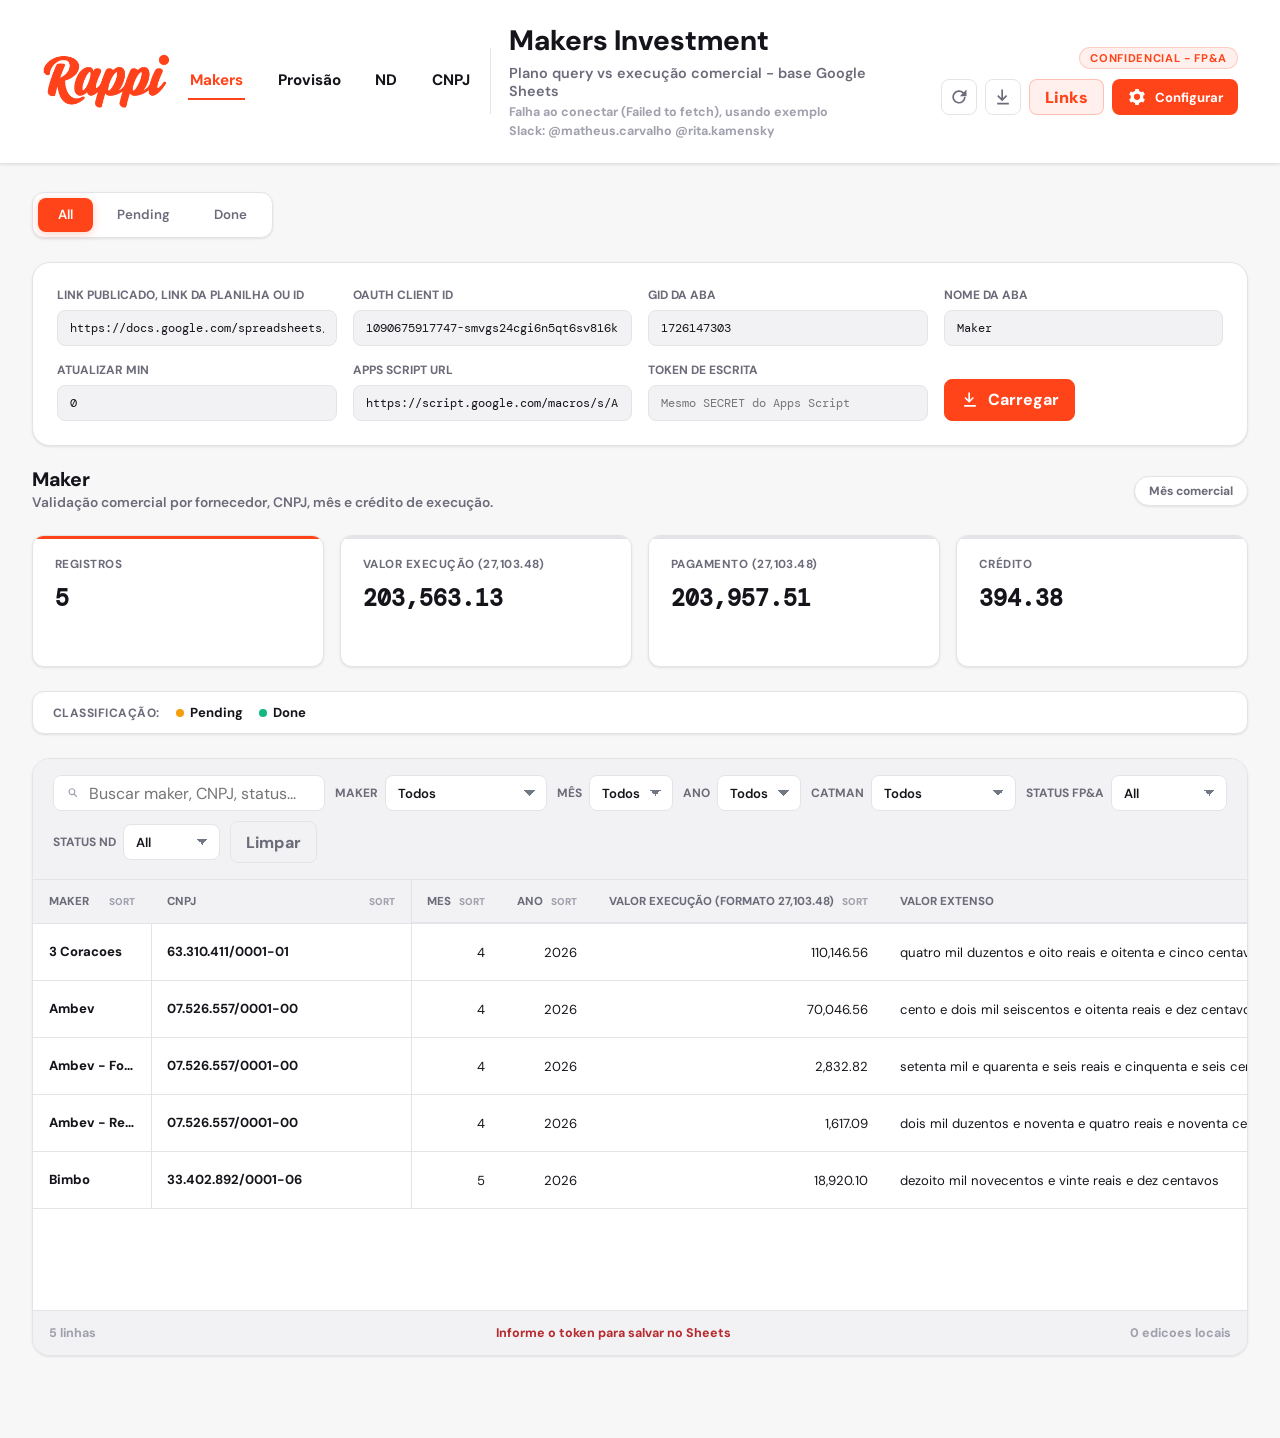
==== index.html @ fc7000ad "Ajusta formato decimal dos valores no dashboard" ====
<!doctype html>
<html lang="pt-BR">
  <head>
    <meta charset="utf-8" />
    <meta name="viewport" content="width=device-width, initial-scale=1" />
    <title>Makers Investment</title>
    <link rel="preconnect" href="https://fonts.googleapis.com" />
    <link rel="preconnect" href="https://fonts.gstatic.com" crossorigin />
    <link href="https://fonts.googleapis.com/css2?family=DM+Sans:wght@400;500;600;700;800&family=DM+Mono:wght@400;500;600&display=swap" rel="stylesheet" />
    <link rel="stylesheet" href="./styles.css?v=20260519-maker-anchor-links" />
  </head>
  <body>
    <div class="app-shell">
      <header class="report-hero has-main-nav">
        <div class="hero-copy">
          <a class="rappi-logo" href="./index.html" aria-label="Rappi">
            <img src="./rappi-logo.png" alt="Rappi" />
          </a>

          <nav class="main-nav" aria-label="Navegação principal">
            <a class="is-active" href="./index.html">Makers</a>
            <a href="./provisao.html">Provisão</a>
            <a href="./nd.html">ND</a>
            <a href="./cnpj.html">CNPJ</a>
          </nav>

          <span class="hero-divider" aria-hidden="true"></span>

          <div class="hero-title">
            <h1>Makers Investment</h1>
            <p class="hero-subtitle">Plano query vs execução comercial - base Google Sheets</p>
            <p class="hero-connection" id="connectionStatus">Usando base de exemplo</p>
            <p class="hero-contact">Slack: @matheus.carvalho @rita.kamensky</p>
          </div>
        </div>

        <div class="hero-side">
          <div class="hero-status">
            <span class="confidential-badge">CONFIDENCIAL - FP&amp;A</span>
          </div>

          <div class="topbar-actions">
            <button class="icon-button" id="refreshButton" type="button" title="Atualizar dados" aria-label="Atualizar dados">
              <svg viewBox="0 0 24 24" aria-hidden="true">
                <path d="M17.7 6.3A8 8 0 1 0 20 12h-2a6 6 0 1 1-1.76-4.24L13 11h8V3l-3.3 3.3Z" />
              </svg>
            </button>
            <button class="icon-button" id="exportButton" type="button" title="Exportar CSV" aria-label="Exportar CSV">
              <svg viewBox="0 0 24 24" aria-hidden="true">
                <path d="M12 3v10.2l3.6-3.6L17 11l-6 6-6-6 1.4-1.4 3.6 3.6V3h2ZM5 19h14v2H5v-2Z" />
              </svg>
            </button>
            <button class="ghost-button links-toggle-button" id="linksToggle" type="button">Links</button>
            <button class="primary-button" id="authButton" type="button">
              <svg viewBox="0 0 24 24" aria-hidden="true">
                <path d="M21.6 12.23c0-.74-.07-1.45-.19-2.14H12v4.05h5.38a4.6 4.6 0 0 1-1.99 3.02v2.51h3.23c1.89-1.74 2.98-4.31 2.98-7.44Z" />
                <path d="M12 22c2.7 0 4.96-.89 6.62-2.42l-3.23-2.51c-.9.6-2.05.96-3.39.96-2.6 0-4.8-1.75-5.59-4.11H3.07v2.59A10 10 0 0 0 12 22Z" />
                <path d="M6.41 13.92a6.02 6.02 0 0 1 0-3.84V7.49H3.07a10 10 0 0 0 0 9.02l3.34-2.59Z" />
                <path d="M12 5.97c1.47 0 2.79.51 3.83 1.5l2.86-2.86A9.6 9.6 0 0 0 12 2 10 10 0 0 0 3.07 7.49l3.34 2.59C7.2 7.72 9.4 5.97 12 5.97Z" />
              </svg>
              Entrar Google
            </button>
            <button class="ghost-button" id="signOutButton" type="button" hidden>Sair</button>
            <button class="primary-button" id="configToggle" type="button">
              <svg viewBox="0 0 24 24" aria-hidden="true">
                <path d="M19.4 13.5c.08-.5.1-.96.1-1.5s-.02-1-.1-1.5l2.05-1.58-2-3.46-2.42.98a7.4 7.4 0 0 0-2.6-1.5L14 2.35h-4l-.42 2.59a7.4 7.4 0 0 0-2.6 1.5l-2.43-.98-2 3.46L4.6 10.5c-.08.5-.1.96-.1 1.5s.02 1 .1 1.5l-2.05 1.58 2 3.46 2.43-.98a7.4 7.4 0 0 0 2.6 1.5L10 21.65h4l.42-2.59a7.4 7.4 0 0 0 2.6-1.5l2.43.98 2-3.46-2.05-1.58ZM12 15.5A3.5 3.5 0 1 1 12 8a3.5 3.5 0 0 1 0 7.5Z" />
              </svg>
              Configurar
            </button>
          </div>
        </div>
      </header>

      <main class="report-content">
        <section class="quick-tabs" aria-label="Visões rápidas">
          <button class="quick-tab is-active" type="button" data-quick-filter="">All</button>
          <button class="quick-tab" type="button" data-quick-filter="pending">Pending</button>
          <button class="quick-tab" type="button" data-quick-filter="done">Done</button>
        </section>

        <section class="config-panel" id="configPanel" aria-label="Configuração da planilha">
          <div class="config-grid">
            <label>
              <span>Link publicado, link da planilha ou ID</span>
              <input id="sheetUrlInput" type="text" autocomplete="off" placeholder="https://docs.google.com/spreadsheets/d/..." />
            </label>
            <label>
              <span>OAuth Client ID</span>
              <input id="clientIdInput" type="text" autocomplete="off" placeholder="...apps.googleusercontent.com" />
            </label>
            <label>
              <span>GID da aba</span>
              <input id="gidInput" type="text" inputmode="numeric" placeholder="0" />
            </label>
            <label>
              <span>Nome da aba</span>
              <input id="sheetNameInput" type="text" autocomplete="off" placeholder="Maker" />
            </label>
            <label>
              <span>Atualizar min</span>
              <input id="refreshMinutesInput" type="number" min="0" step="1" inputmode="numeric" placeholder="0" />
            </label>
            <label>
              <span>Apps Script URL</span>
              <input id="writeEndpointInput" type="url" autocomplete="off" placeholder="https://script.google.com/.../exec" />
            </label>
            <label>
              <span>Token de escrita</span>
              <input id="writeSecretInput" type="password" autocomplete="off" placeholder="Mesmo SECRET do Apps Script" />
            </label>
            <div class="config-actions">
              <button class="primary-button" id="loadSheetButton" type="button">
                <svg viewBox="0 0 24 24" aria-hidden="true">
                  <path d="M12 3v8.59l3.3-3.3 1.4 1.42-5.7 5.7-5.7-5.7 1.4-1.42 3.3 3.3V3h2ZM5 18h14v2H5v-2Z" />
                </svg>
                Carregar
              </button>
            </div>
          </div>
        </section>

        <section class="links-panel" id="linksPanel" aria-label="Links úteis" hidden>
          <div class="links-panel-header">
            <div>
              <h2>Links úteis</h2>
              <p>Atalhos cadastrados na aba Links da planilha.</p>
            </div>
            <span id="linksStatus">Carregando...</span>
          </div>
          <div class="links-list" id="linksList"></div>
        </section>

        <section class="section-heading">
          <div>
            <h2>Maker</h2>
            <p>Validação comercial por fornecedor, CNPJ, mês e crédito de execução.</p>
          </div>
          <span class="period-badge">Mês comercial</span>
        </section>

        <section class="metrics-grid" aria-label="Resumo">
          <article class="metric">
            <span>Registros</span>
            <strong id="metricRows">0</strong>
          </article>
          <article class="metric">
            <span>Valor Execução (27,103.48)</span>
            <strong id="metricQuery">0.00</strong>
          </article>
          <article class="metric">
            <span>Pagamento (27,103.48)</span>
            <strong id="metricExecution">0.00</strong>
          </article>
          <article class="metric">
            <span>Crédito</span>
            <strong id="metricDiff">0.00</strong>
          </article>
        </section>

        <section class="classification-strip" aria-label="Classificação">
          <strong>Classificação:</strong>
          <span><b>Pending</b></span>
          <span><b>Done</b></span>
        </section>

        <section class="workbench">
          <div class="toolbar">
            <label class="search-box">
              <svg viewBox="0 0 24 24" aria-hidden="true">
                <path d="M9.8 4a5.8 5.8 0 0 1 4.64 9.28l4.14 4.14-1.42 1.42-4.14-4.14A5.8 5.8 0 1 1 9.8 4Zm0 2a3.8 3.8 0 1 0 0 7.6 3.8 3.8 0 0 0 0-7.6Z" />
              </svg>
              <input id="searchInput" type="search" placeholder="Buscar maker, CNPJ, status..." />
            </label>

            <label>
              <span>Maker</span>
              <select id="makerFilter"></select>
            </label>

            <label>
              <span>Mês</span>
              <select id="monthFilter"></select>
            </label>

            <label>
              <span>Ano</span>
              <select id="yearFilter"></select>
            </label>

            <label>
              <span>Catman</span>
              <select id="catmanFilter"></select>
            </label>

            <label>
              <span>Status FP&amp;A</span>
              <select id="statusFilter"></select>
            </label>

            <label>
              <span>Status ND</span>
              <select id="statusNdFilter"></select>
            </label>

            <button class="ghost-button" id="clearFiltersButton" type="button">Limpar</button>
          </div>

          <div class="table-wrap" id="tableWrap">
            <table id="dataTable">
              <thead id="tableHead"></thead>
              <tbody id="tableBody"></tbody>
            </table>
            <div class="empty-state" id="emptyState" hidden>
              <strong>Nenhum registro encontrado</strong>
              <span>Revise os filtros ou carregue outra base.</span>
            </div>
          </div>

          <footer class="table-footer">
            <span id="rowCount">0 linhas</span>
            <span id="writeStatus">Escrita não configurada</span>
            <span id="localEdits">0 edições locais</span>
          </footer>
        </section>
      </main>
    </div>

    <script src="./app.js?v=20260519-links-source-v8"></script>
  </body>
</html>
---- styles.css ----
:root {
  --bg: #f4f6f5;
  --surface: #ffffff;
  --surface-soft: #f8f8f6;
  --text: #142033;
  --muted: #8a8f96;
  --line: #dfded9;
  --line-strong: #c9c7c0;
  --navy: #102746;
  --navy-soft: #203a5b;
  --teal: #0b7066;
  --green: #067243;
  --red: #b72a2f;
  --gold: #d6a42b;
  --blue: #1f5faa;
  --shadow: 0 14px 32px rgba(20, 32, 51, 0.1);
  --shadow-soft: 0 6px 18px rgba(20, 32, 51, 0.08);
  color-scheme: light;
  font-family: Inter, "Segoe UI", Roboto, Arial, sans-serif;
}

* {
  box-sizing: border-box;
}

[hidden] {
  display: none !important;
}

body {
  min-width: 320px;
  margin: 0;
  background: var(--bg);
  color: var(--text);
}

button,
input,
select {
  font: inherit;
}

button {
  cursor: pointer;
}

.app-shell {
  min-height: 100vh;
  padding-bottom: 34px;
}

.report-hero {
  display: flex;
  min-height: 172px;
  align-items: flex-start;
  justify-content: space-between;
  gap: 28px;
  background:
    linear-gradient(135deg, rgba(11, 112, 102, 0.14), transparent 32%),
    linear-gradient(180deg, #102746 0%, #0f2746 100%);
  color: #fff;
  padding: 38px clamp(24px, 5vw, 58px);
}

.hero-copy {
  display: flex;
  align-items: center;
  gap: 18px;
  min-width: 0;
}

.brand-mark {
  display: grid;
  width: 52px;
  height: 52px;
  flex: 0 0 auto;
  place-items: center;
  border-radius: 8px;
  background: var(--teal);
  box-shadow: 0 16px 30px rgba(0, 0, 0, 0.18);
}

.brand-mark svg,
button svg,
.search-box svg {
  width: 20px;
  height: 20px;
  fill: currentColor;
}

h1,
h2,
p {
  margin: 0;
}

h1 {
  font-size: clamp(1.9rem, 3vw, 2.4rem);
  line-height: 1.05;
  font-weight: 820;
  letter-spacing: 0;
}

.hero-copy p {
  margin-top: 12px;
  color: rgba(255, 255, 255, 0.66);
  font-size: 1.08rem;
  font-weight: 600;
}

.hero-side {
  display: grid;
  justify-items: end;
  gap: 12px;
  min-width: max-content;
}

.confidential-badge {
  display: inline-flex;
  align-items: center;
  justify-content: center;
  border: 1px solid rgba(255, 255, 255, 0.18);
  border-radius: 999px;
  background: rgba(255, 255, 255, 0.12);
  color: rgba(255, 255, 255, 0.86);
  padding: 8px 16px;
  font-size: 0.88rem;
  font-weight: 820;
  letter-spacing: 0.02em;
}

#connectionStatus {
  color: rgba(255, 255, 255, 0.56);
  font-size: 0.9rem;
  font-weight: 650;
}

.topbar-actions,
.config-actions {
  display: flex;
  align-items: center;
  gap: 9px;
}

.topbar-actions {
  justify-content: flex-end;
  flex-wrap: wrap;
}

.icon-button,
.primary-button,
.ghost-button {
  display: inline-flex;
  min-height: 42px;
  align-items: center;
  justify-content: center;
  gap: 8px;
  border: 1px solid transparent;
  border-radius: 8px;
  padding: 0 15px;
  font-weight: 760;
  transition: transform 140ms ease, background 140ms ease, border-color 140ms ease, box-shadow 140ms ease;
}

.icon-button {
  width: 42px;
  padding: 0;
}

.report-hero .icon-button,
.report-hero .ghost-button {
  border-color: rgba(255, 255, 255, 0.18);
  background: rgba(255, 255, 255, 0.09);
  color: #fff;
}

.primary-button {
  border-color: var(--navy);
  background: var(--navy);
  color: #fff;
  box-shadow: 0 12px 22px rgba(16, 39, 70, 0.22);
}

.report-hero .primary-button {
  border-color: rgba(255, 255, 255, 0.1);
  background: rgba(255, 255, 255, 0.92);
  color: var(--navy);
}

#configToggle {
  border-color: transparent;
  background: #ffffff;
  color: var(--navy);
}

.ghost-button {
  border-color: var(--line);
  background: #fff;
  color: var(--text);
}

.icon-button:hover,
.primary-button:hover,
.ghost-button:hover,
.quick-tab:hover {
  transform: translateY(-1px);
  box-shadow: var(--shadow-soft);
}

.report-content {
  width: min(1548px, calc(100% - 44px));
  margin: 0 auto;
  padding-top: 38px;
}

.quick-tabs {
  display: flex;
  flex-wrap: wrap;
  gap: 12px;
  padding-bottom: 28px;
  border-bottom: 1px solid var(--line);
}

.quick-tab {
  min-width: 138px;
  min-height: 46px;
  border: 1px solid #deddd8;
  border-radius: 999px;
  background: #fff;
  color: #555b63;
  padding: 0 22px;
  font-weight: 760;
  box-shadow: 0 1px 0 rgba(20, 32, 51, 0.04);
}

.quick-tab.is-active {
  border-color: var(--navy);
  background: var(--navy);
  color: #fff;
  box-shadow: 0 12px 24px rgba(16, 39, 70, 0.18);
}

.config-panel {
  display: none;
  margin: 22px 0 0;
  border: 1px solid var(--line);
  border-radius: 8px;
  background: #fff;
  box-shadow: var(--shadow);
}

.config-panel.is-open {
  display: block;
}

.config-grid {
  display: grid;
  grid-template-columns: repeat(3, minmax(180px, 1fr));
  gap: 12px;
  align-items: end;
  padding: 16px;
}

.section-heading {
  display: flex;
  align-items: end;
  justify-content: space-between;
  gap: 20px;
  padding: 42px 0 28px;
}

.section-heading h2 {
  font-size: clamp(2rem, 3vw, 2.45rem);
  line-height: 1.05;
  font-weight: 840;
  letter-spacing: 0;
}

.section-heading p {
  margin-top: 12px;
  color: var(--muted);
  font-size: 1.04rem;
  font-weight: 600;
}

.period-badge {
  display: inline-flex;
  align-items: center;
  border: 1px solid var(--line);
  border-radius: 999px;
  background: #fff;
  color: #777d84;
  padding: 8px 14px;
  font-size: 0.84rem;
  font-weight: 760;
}

.metrics-grid {
  display: grid;
  grid-template-columns: repeat(4, minmax(0, 1fr));
  gap: 16px;
}

.metric {
  min-width: 0;
  min-height: 148px;
  border: 1px solid var(--line);
  border-radius: 8px;
  background: #fff;
  padding: 24px;
  box-shadow: var(--shadow);
}

.metric span {
  display: block;
  color: #9a9a96;
  font-size: 0.86rem;
  font-weight: 820;
  letter-spacing: 0.04em;
  text-transform: uppercase;
}

.metric strong {
  display: block;
  overflow-wrap: anywhere;
  margin-top: 16px;
  color: #111827;
  font-size: clamp(1.7rem, 2vw, 2.1rem);
  line-height: 1.05;
  letter-spacing: 0;
}

.metric:nth-child(2) strong {
  color: var(--navy);
}

.metric:nth-child(3) strong {
  color: #7a1e23;
}

.classification-strip {
  display: flex;
  flex-wrap: wrap;
  align-items: center;
  gap: 14px 28px;
  margin: 30px 0 24px;
  color: #545b62;
  font-size: 0.96rem;
}

.classification-strip strong {
  color: #72777d;
}

.classification-strip span {
  display: inline-flex;
  align-items: center;
  gap: 10px;
}

.classification-strip b {
  display: inline-flex;
  align-items: center;
  min-height: 28px;
  border: 1px solid var(--line);
  border-radius: 999px;
  background: #fff;
  color: #555b63;
  padding: 4px 12px;
  font-size: 0.78rem;
  text-transform: uppercase;
}

.classification-strip span:nth-child(3) b {
  border-color: #bde4c8;
  background: #edf9ef;
  color: var(--green);
}

.classification-strip span:nth-child(4) b {
  border-color: #f1d37c;
  background: #fff7db;
  color: #996c00;
}

label {
  display: grid;
  gap: 7px;
  min-width: 0;
}

label span {
  color: #5e6670;
  font-size: 0.76rem;
  font-weight: 820;
  text-transform: uppercase;
}

input,
select {
  width: 100%;
  min-height: 42px;
  border: 1px solid #d9e0e6;
  border-radius: 8px;
  background: #fff;
  color: var(--text);
  padding: 0 12px;
  outline: none;
}

select {
  appearance: none;
  background:
    linear-gradient(45deg, transparent 50%, #707983 50%) right 16px center / 6px 6px no-repeat,
    linear-gradient(135deg, #707983 50%, transparent 50%) right 11px center / 6px 6px no-repeat,
    #fff;
  padding-right: 32px;
}

input:focus,
select:focus {
  border-color: var(--blue);
  box-shadow: 0 0 0 3px rgba(31, 95, 170, 0.14);
}

.workbench {
  overflow: hidden;
  border: 1px solid var(--line);
  border-radius: 8px;
  background: #fff;
  box-shadow: var(--shadow);
}

.toolbar {
  display: grid;
  grid-template-columns:
    minmax(260px, 1.4fr)
    minmax(170px, 0.75fr)
    minmax(105px, 0.45fr)
    minmax(105px, 0.45fr)
    minmax(170px, 0.75fr)
    minmax(170px, 0.75fr)
    auto;
  gap: 10px;
  align-items: end;
  padding: 16px;
  border-bottom: 1px solid var(--line);
  background: #fff;
}

.search-box {
  position: relative;
}

.search-box svg {
  position: absolute;
  left: 14px;
  bottom: 11px;
  color: #768395;
  pointer-events: none;
}

.search-box input {
  padding-left: 42px;
}

.table-wrap {
  position: relative;
  width: 100%;
  max-height: calc(100vh - 360px);
  min-height: 430px;
  overflow: auto;
  background: #fff;
}

table {
  width: 100%;
  min-width: 1720px;
  border-collapse: separate;
  border-spacing: 0;
  font-size: 0.86rem;
}

.group-row {
  display: none;
}

th,
td {
  height: 42px;
  border-right: 1px solid #e4e7ea;
  border-bottom: 1px solid #e8eaed;
  padding: 8px 12px;
  vertical-align: middle;
  white-space: nowrap;
}

th {
  position: sticky;
  top: 0;
  z-index: 4;
  background: #f7f5f1 !important;
  color: #9a9a96;
  font-size: 0.78rem;
  font-weight: 840;
  letter-spacing: 0.05em;
  text-align: left;
  text-transform: uppercase;
}

.column-row th {
  top: 0;
  box-shadow: inset 0 -1px 0 #dedbd6;
}

th button {
  display: flex;
  width: 100%;
  height: 100%;
  align-items: center;
  justify-content: space-between;
  gap: 8px;
  border: 0;
  background: transparent;
  color: inherit;
  padding: 0;
  font: inherit;
  text-align: inherit;
  text-transform: inherit;
}

th button::after {
  content: "sort";
  color: #a8a39c;
  font-size: 0.62rem;
  font-weight: 840;
  text-transform: uppercase;
}

th[aria-sort="ascending"] button::after {
  content: "^";
  font-size: 0.82rem;
}

th[aria-sort="descending"] button::after {
  content: "v";
  font-size: 0.82rem;
}

td {
  color: #172033;
  font-variant-numeric: tabular-nums;
}

tbody tr:nth-child(even) td {
  background: #fbfbfa;
}

tbody tr:hover td {
  background: #f1f5fb;
}

.column-row th:nth-child(1),
tbody td:nth-child(1) {
  position: sticky;
  left: 0;
  z-index: 3;
  min-width: 118px;
  box-shadow: 1px 0 0 #d9dde1;
}

.column-row th:nth-child(1) {
  z-index: 6;
}

tbody td:nth-child(1) {
  background: #fff;
  font-weight: 780;
}

tbody tr:nth-child(even) td:nth-child(1) {
  background: #fbfbfa;
}

tbody tr:hover td:nth-child(1) {
  background: #f1f5fb;
}

.cell-number,
.cell-currency {
  text-align: right;
}

.cell-diff.negative {
  color: var(--red);
  font-weight: 800;
}

.cell-diff.positive {
  color: var(--green);
  font-weight: 800;
}

.cell-amber {
  background: #fffaf0 !important;
}

.cell-link a {
  display: inline-flex;
  align-items: center;
  border: 1px solid #cddff2;
  border-radius: 999px;
  background: #f3f7fc;
  color: var(--blue);
  padding: 4px 10px;
  font-size: 0.76rem;
  font-weight: 800;
  text-decoration: none;
}

.cell-link a:hover {
  border-color: #9ec0e7;
  background: #e9f1fb;
}

.cell-person {
  min-width: 240px;
}

.status-select,
.note-input {
  min-width: 132px;
  min-height: 30px;
  border-radius: 999px;
  padding: 0 10px;
  font-size: 0.78rem;
  font-weight: 720;
}

.status-select {
  border-color: #d4e2ed;
  background-color: #f7fafc;
  color: #344255;
}

.note-input {
  min-width: 190px;
  border-radius: 8px;
}

.person-select {
  width: 100%;
  min-width: 216px;
  max-width: 260px;
  text-transform: none;
}

.empty-state {
  position: absolute;
  inset: 0;
  display: grid;
  place-content: center;
  gap: 8px;
  color: #5d6a78;
  text-align: center;
  background: rgba(255, 255, 255, 0.88);
}

.empty-state strong {
  color: var(--text);
}

.table-footer {
  display: flex;
  justify-content: space-between;
  flex-wrap: wrap;
  gap: 12px;
  padding: 14px 16px;
  border-top: 1px solid var(--line);
  background: #fff;
  color: #55616d;
  font-size: 0.9rem;
  font-weight: 760;
}

#writeStatus {
  color: #7a7070;
}

#writeStatus.is-saving {
  color: #996c00;
}

#writeStatus.is-ok {
  color: var(--green);
}

#writeStatus.is-error {
  color: var(--red);
}

@media (max-width: 1120px) {
  .report-hero {
    flex-direction: column;
  }

  .hero-side {
    justify-items: start;
    min-width: 0;
  }

  .topbar-actions {
    justify-content: flex-start;
  }

  .metrics-grid {
    grid-template-columns: repeat(2, minmax(0, 1fr));
  }
}

@media (max-width: 900px) {
  .report-content {
    width: min(100% - 24px, 1548px);
    padding-top: 26px;
  }

  .report-hero {
    padding: 28px 18px;
  }

  .hero-copy {
    align-items: flex-start;
  }

  .config-grid,
  .toolbar {
    grid-template-columns: 1fr;
  }

  .section-heading {
    align-items: flex-start;
    flex-direction: column;
  }
}

@media (max-width: 640px) {
  .hero-copy {
    flex-direction: column;
  }

  .topbar-actions .primary-button,
  .topbar-actions .ghost-button,
  .config-actions .primary-button,
  .config-actions .ghost-button,
  .toolbar .ghost-button,
  .quick-tab {
    width: 100%;
  }

  .metrics-grid {
    grid-template-columns: 1fr;
  }

  .metric {
    min-height: 124px;
    padding: 20px;
  }
}

/* Rappi-inspired surface theme for the dashboard body */
:root {
  --rappi-orange: #ff441a;
  --rappi-orange-soft: rgba(255, 68, 26, 0.08);
  --rappi-orange-glow: rgba(255, 68, 26, 0.22);
  --rappi-bg: #f7f7f8;
  --rappi-surface: #ffffff;
  --rappi-surface-2: #f2f2f4;
  --rappi-border: #e4e4e8;
  --rappi-border-hover: #c8c8d0;
  --rappi-text: #14141a;
  --rappi-muted: #6b6b7a;
  --rappi-soft-text: #a0a0ae;
  --rappi-shadow-sm: 0 1px 3px rgba(0, 0, 0, 0.06), 0 1px 2px rgba(0, 0, 0, 0.04);
  --rappi-shadow-md: 0 4px 16px rgba(0, 0, 0, 0.08), 0 1px 4px rgba(0, 0, 0, 0.04);
  --rappi-transition: 180ms cubic-bezier(0.4, 0, 0.2, 1);
}

body {
  background: var(--rappi-bg);
  color: var(--rappi-text);
  font-family: "DM Sans", Inter, "Segoe UI", Roboto, Arial, sans-serif;
}

.rappi-brand-logo {
  display: inline-flex;
  min-width: 124px;
  height: 54px;
  align-items: center;
  justify-content: center;
  flex: 0 0 auto;
  color: var(--rappi-orange);
}

.rappi-brand-logo span {
  transform: rotate(-4deg);
  font-family: "Brush Script MT", "Segoe Script", cursive;
  font-size: clamp(2.3rem, 4vw, 3.2rem);
  font-weight: 800;
  line-height: 0.9;
  letter-spacing: 0;
}

.report-content {
  display: flex;
  width: 100%;
  max-width: 1600px;
  flex-direction: column;
  gap: 24px;
  margin: 0 auto;
  padding: 28px 32px 48px;
}

.quick-tabs {
  width: fit-content;
  gap: 4px;
  padding: 5px;
  border: 1px solid var(--rappi-border);
  border-radius: 12px;
  background: var(--rappi-surface);
  box-shadow: var(--rappi-shadow-sm);
}

.quick-tab {
  min-width: auto;
  min-height: 34px;
  border: 0;
  border-radius: 8px;
  background: transparent;
  color: var(--rappi-muted);
  padding: 0 20px;
  font-size: 0.83rem;
  font-weight: 600;
  box-shadow: none;
  transition: background var(--rappi-transition), color var(--rappi-transition), box-shadow var(--rappi-transition);
}

.quick-tab:hover {
  transform: none;
  background: var(--rappi-surface-2);
  box-shadow: none;
}

.quick-tab.is-active {
  border-color: transparent;
  background: var(--rappi-orange);
  color: #fff;
  box-shadow: 0 2px 8px rgba(255, 68, 26, 0.25);
}

.config-panel {
  margin: 0;
  border-color: var(--rappi-border);
  border-radius: 18px;
  background: var(--rappi-surface);
  box-shadow: var(--rappi-shadow-sm);
}

.config-grid {
  grid-template-columns: repeat(auto-fill, minmax(240px, 1fr));
  gap: 16px;
  padding: 24px;
}

.section-heading {
  align-items: center;
  padding: 0;
}

.section-heading h2 {
  font-size: 1.22rem;
  font-weight: 800;
  color: var(--rappi-text);
}

.section-heading p {
  margin-top: 3px;
  color: var(--rappi-muted);
  font-size: 0.86rem;
}

.period-badge {
  border-color: var(--rappi-border);
  background: var(--rappi-surface);
  color: var(--rappi-muted);
  padding: 6px 14px;
  font-size: 0.75rem;
  box-shadow: var(--rappi-shadow-sm);
}

.metrics-grid {
  gap: 16px;
}

.metric {
  min-height: 132px;
  border-color: var(--rappi-border);
  border-radius: 12px;
  background: var(--rappi-surface);
  padding: 20px 22px;
  box-shadow: var(--rappi-shadow-sm);
  transition: box-shadow var(--rappi-transition);
  position: relative;
  overflow: hidden;
}

.metric::before {
  content: "";
  position: absolute;
  inset: 0 0 auto;
  height: 3px;
  background: var(--rappi-border);
}

.metric:first-child::before {
  background: var(--rappi-orange);
}

.metric:hover {
  box-shadow: var(--rappi-shadow-md);
}

.metric span {
  color: var(--rappi-muted);
  font-size: 0.73rem;
  font-weight: 700;
}

.metric strong {
  margin-top: 14px;
  color: var(--rappi-text);
  font-family: "DM Mono", Consolas, monospace;
  font-size: clamp(1.35rem, 1.8vw, 1.62rem);
  font-weight: 700;
}

.metric:nth-child(2) strong,
.metric:nth-child(3) strong {
  color: var(--rappi-text);
}

.classification-strip {
  gap: 16px;
  margin: 0;
  border: 1px solid var(--rappi-border);
  border-radius: 12px;
  background: var(--rappi-surface);
  padding: 12px 20px;
  box-shadow: var(--rappi-shadow-sm);
  font-size: 0.82rem;
}

.classification-strip strong {
  color: var(--rappi-muted);
  font-size: 0.75rem;
  font-weight: 700;
  letter-spacing: 0.04em;
  text-transform: uppercase;
}

.classification-strip span {
  gap: 6px;
  color: var(--rappi-text);
}

.classification-strip span::before {
  content: "";
  width: 8px;
  height: 8px;
  border-radius: 999px;
  background: var(--rappi-soft-text);
}

.classification-strip span:first-of-type::before {
  background: #f59e0b;
}

.classification-strip span:last-of-type::before {
  background: #10b981;
}

.classification-strip b,
.classification-strip span:nth-child(3) b,
.classification-strip span:nth-child(4) b {
  min-height: 0;
  border: 0;
  border-radius: 0;
  background: transparent;
  color: inherit;
  padding: 0;
  font-size: 0.82rem;
  text-transform: none;
}

.workbench {
  border-color: var(--rappi-border);
  border-radius: 18px;
  background: var(--rappi-surface);
  box-shadow: var(--rappi-shadow-sm);
}

.toolbar {
  display: flex;
  flex-wrap: wrap;
  gap: 10px;
  align-items: center;
  padding: 16px 20px;
  border-bottom-color: var(--rappi-border);
  background: var(--rappi-surface-2);
}

.search-box {
  display: flex;
  min-width: 240px;
  height: 36px;
  flex: 1 1 260px;
  align-items: center;
  gap: 8px;
  border: 1px solid var(--rappi-border);
  border-radius: 8px;
  background: var(--rappi-surface);
  padding: 0 12px;
  transition: border-color var(--rappi-transition), box-shadow var(--rappi-transition);
}

.search-box:focus-within {
  border-color: var(--rappi-orange);
  box-shadow: 0 0 0 3px var(--rappi-orange-soft);
}

.search-box svg {
  position: static;
  width: 16px;
  height: 16px;
  color: var(--rappi-soft-text);
}

.search-box input {
  min-height: 0;
  border: 0;
  background: transparent;
  padding: 0;
}

.toolbar label:not(.search-box) {
  display: flex;
  align-items: center;
  gap: 7px;
  color: var(--rappi-muted);
  font-size: 0.78rem;
  font-weight: 600;
  white-space: nowrap;
}

.toolbar label span,
.config-grid label span {
  color: var(--rappi-muted);
  font-size: 0.75rem;
  font-weight: 700;
}

input,
select {
  border-color: var(--rappi-border);
  color: var(--rappi-text);
}

.toolbar select,
.config-grid input,
.config-grid select {
  min-height: 36px;
  border-radius: 8px;
  background-color: var(--rappi-surface);
  font-size: 0.82rem;
}

.config-grid input {
  background: var(--rappi-surface-2);
  font-family: "DM Mono", Consolas, monospace;
  font-size: 0.78rem;
}

input:focus,
select:focus {
  border-color: var(--rappi-orange);
  box-shadow: 0 0 0 3px var(--rappi-orange-soft);
}

.report-content .primary-button {
  border-color: var(--rappi-orange);
  background: var(--rappi-orange);
  box-shadow: none;
}

.report-content .ghost-button {
  border-color: var(--rappi-border);
  background: transparent;
  color: var(--rappi-muted);
  box-shadow: none;
}

.report-content .ghost-button:hover,
.report-content .primary-button:hover {
  transform: none;
  box-shadow: var(--rappi-shadow-sm);
}

.table-wrap {
  max-height: calc(100vh - 330px);
  min-height: 430px;
  background: var(--rappi-surface);
}

table {
  font-size: 0.82rem;
}

th,
td {
  height: 44px;
  border-right: 0;
  border-bottom: 1px solid var(--rappi-border);
  padding: 12px 16px;
}

th {
  background: var(--rappi-surface-2) !important;
  color: var(--rappi-muted);
  font-size: 0.72rem;
  font-weight: 800;
  letter-spacing: 0.06em;
}

.column-row th {
  box-shadow: inset 0 -1px 0 var(--rappi-border);
}

th button::after {
  color: var(--rappi-soft-text);
}

td {
  color: var(--rappi-text);
}

tbody tr:nth-child(even) td,
tbody td:nth-child(1),
tbody tr:nth-child(even) td:nth-child(1) {
  background: var(--rappi-surface);
}

tbody tr:hover td,
tbody tr:hover td:nth-child(1) {
  background: var(--rappi-orange-soft);
}

.column-row th:nth-child(1),
tbody td:nth-child(1) {
  width: 118px;
  max-width: 118px;
  overflow: hidden;
  background-clip: padding-box;
  box-shadow: 1px 0 0 var(--rappi-border);
  text-overflow: ellipsis;
}

.column-row th:nth-child(2),
tbody td:nth-child(2) {
  position: sticky;
  left: 118px;
  width: 260px;
  min-width: 260px;
  max-width: 260px;
  overflow: hidden;
  background-clip: padding-box;
  box-shadow: 1px 0 0 var(--rappi-border);
  text-overflow: ellipsis;
}

.column-row th:nth-child(2) {
  z-index: 6;
}

tbody td:nth-child(1) {
  z-index: 8;
  background: var(--rappi-surface) !important;
}

tbody td:nth-child(2) {
  z-index: 7;
  background: var(--rappi-surface) !important;
  font-weight: 700;
}

tbody tr:hover td:nth-child(1) {
  background: #fff4f0 !important;
}

tbody tr:hover td:nth-child(2) {
  background: #fff4f0 !important;
}

.cell-amber {
  background: #fff8f5 !important;
}

.status-select,
.note-input {
  min-height: 32px;
  border-color: var(--rappi-border);
  background-color: var(--rappi-surface);
  color: var(--rappi-text);
  font-size: 0.78rem;
}

.status-select:focus,
.note-input:focus {
  border-color: var(--rappi-orange);
  box-shadow: 0 0 0 3px var(--rappi-orange-soft);
}

.cell-link a {
  border-color: rgba(255, 68, 26, 0.18);
  background: var(--rappi-orange-soft);
  color: var(--rappi-orange);
}

.table-footer {
  border-top-color: var(--rappi-border);
  background: var(--rappi-surface-2);
  color: var(--rappi-soft-text);
  font-size: 0.78rem;
}

@media (max-width: 900px) {
  .report-content {
    width: 100%;
    padding: 24px 16px 40px;
  }

  .toolbar {
    display: grid;
    grid-template-columns: 1fr;
  }

  .search-box {
    width: 100%;
  }
}

@media (max-width: 640px) {
  .quick-tabs {
    width: 100%;
  }

  .quick-tab {
    flex: 1;
  }
}

/* Header aligned with the reference layout */
.report-hero {
  display: grid;
  position: sticky;
  top: 0;
  z-index: 100;
  min-height: 142px;
  grid-template-columns: minmax(0, 1fr) max-content;
  align-items: center;
  gap: 32px;
  border-bottom: 1px solid var(--rappi-border);
  background: var(--rappi-surface);
  color: var(--rappi-text);
  padding: 24px 42px;
  box-shadow: var(--rappi-shadow-sm);
}

.hero-copy {
  flex: 1 1 auto;
  gap: 22px;
  min-width: 0;
}

.rappi-logo {
  display: flex;
  align-items: center;
  flex-shrink: 0;
  color: inherit;
  text-decoration: none;
}

.rappi-logo img {
  display: block;
  width: clamp(210px, 20vw, 285px);
  height: auto;
}

.hero-divider {
  width: 1px;
  height: 66px;
  flex: 0 0 auto;
  background: var(--rappi-border);
}

.hero-title h1 {
  color: var(--rappi-text);
  font-size: clamp(1.32rem, 2.2vw, 1.82rem);
  font-weight: 800;
  line-height: 1.2;
  white-space: nowrap;
}

.hero-title .hero-subtitle {
  max-width: 460px;
  margin-top: 6px;
  color: var(--rappi-muted);
  font-size: 0.9rem;
  font-weight: 600;
}

.hero-title .hero-connection {
  max-width: 520px;
  margin-top: 4px;
  color: var(--rappi-soft-text);
  font-size: 0.78rem;
  font-weight: 700;
}

.hero-title .hero-contact {
  max-width: 520px;
  margin-top: 3px;
  color: var(--rappi-soft-text);
  font-size: 0.78rem;
  font-weight: 700;
}

.hero-side {
  display: grid;
  align-items: center;
  justify-items: end;
  justify-self: end;
  gap: 10px;
  min-width: 0;
  text-align: right;
}

.hero-status {
  display: flex;
  align-items: center;
  justify-content: flex-end;
  gap: 12px;
  min-width: 0;
  flex-wrap: wrap;
}

.confidential-badge {
  border: 1px solid rgba(255, 68, 26, 0.2);
  background: var(--rappi-orange-soft);
  color: var(--rappi-orange);
  padding: 3px 10px;
  font-size: 0.7rem;
  font-weight: 700;
  letter-spacing: 0.06em;
  text-transform: uppercase;
}

#connectionStatus.hero-connection {
  color: var(--rappi-soft-text);
  font-size: 0.78rem;
  font-weight: 700;
  white-space: normal;
}

.topbar-actions {
  gap: 8px;
  justify-content: flex-end;
}

.report-hero .icon-button {
  width: 36px;
  min-height: 36px;
  border-color: var(--rappi-border);
  background: var(--rappi-surface);
  color: var(--rappi-muted);
  box-shadow: none;
}

.report-hero .icon-button:hover,
.report-hero .ghost-button:hover {
  transform: none;
  border-color: var(--rappi-border-hover);
  background: var(--rappi-surface-2);
  color: var(--rappi-text);
  box-shadow: none;
}

.report-hero .primary-button,
#configToggle {
  min-height: 36px;
  border: 0;
  border-color: var(--rappi-orange);
  background: var(--rappi-orange);
  color: #fff;
  box-shadow: none;
  font-size: 0.82rem;
  font-weight: 700;
}

.report-hero .primary-button svg {
  fill: #fff;
}

.report-hero .primary-button:hover,
#configToggle:hover {
  transform: translateY(-1px);
  background: #e03a13;
  box-shadow: 0 4px 12px rgba(255, 68, 26, 0.3);
}

@media (max-width: 1180px) {
  .report-hero {
    min-height: auto;
    grid-template-columns: 1fr;
    align-items: stretch;
    gap: 16px;
    padding: 20px 16px;
  }

  .hero-copy {
    width: 100%;
    align-items: center;
    gap: 14px;
  }

  .rappi-logo img {
    width: clamp(150px, 34vw, 190px);
  }

  .hero-divider {
    height: 56px;
  }

  .hero-title h1 {
    font-size: clamp(1.18rem, 4vw, 1.55rem);
    white-space: normal;
  }

  .hero-title .hero-subtitle,
  .hero-title .hero-connection,
  .hero-title .hero-contact {
    max-width: 300px;
    line-height: 1.3;
  }

  .hero-title .hero-subtitle {
    font-size: 0.82rem;
  }

  .hero-side {
    width: 100%;
    align-items: center;
    justify-items: end;
    justify-self: stretch;
    gap: 8px;
  }

  #connectionStatus {
    min-width: 0;
  }

  .topbar-actions {
    justify-content: flex-end;
  }
}

@media (max-width: 640px) {
  .hero-copy {
    width: 100%;
    flex-direction: row;
  }

  .hero-side {
    width: 100%;
  }

  .topbar-actions {
    width: 100%;
    justify-content: flex-end;
  }

  .topbar-actions .primary-button {
    flex: 0 0 auto;
  }

  .report-hero .topbar-actions .primary-button,
  .report-hero .topbar-actions .ghost-button {
    width: auto;
  }
}

@media (max-width: 520px) {
  .hero-copy {
    align-items: flex-start;
    flex-direction: column;
  }

  .hero-divider {
    display: none;
  }

  .rappi-logo img {
    width: 180px;
  }

  .hero-title .hero-subtitle,
  .hero-title .hero-connection,
  .hero-title .hero-contact,
  #connectionStatus {
    min-width: 0;
    max-width: none;
    white-space: normal;
  }

  .hero-status {
    justify-content: flex-end;
  }
}

.icon-button svg {
  width: 20px;
  height: 20px;
  fill: currentColor;
}

a.icon-button,
a.ghost-button,
a.primary-button {
  color: inherit;
  text-decoration: none;
}

.report-hero .nav-link-button {
  min-height: 36px;
  border-color: var(--rappi-border);
  background: var(--rappi-surface);
  color: var(--rappi-muted);
  box-shadow: none;
  white-space: nowrap;
}

.report-hero .nav-link-button svg {
  width: 18px;
  height: 18px;
  fill: currentColor;
}

.report-hero .nav-link-button:hover {
  transform: none;
  border-color: var(--rappi-border-hover);
  background: var(--rappi-surface-2);
  color: var(--rappi-text);
  box-shadow: none;
}

.links-panel {
  margin-bottom: 18px;
  padding: 18px 20px;
  border: 1px solid var(--rappi-border);
  border-radius: 18px;
  background: var(--rappi-surface);
  box-shadow: var(--rappi-shadow-sm);
}

.links-panel[hidden] {
  display: none;
}

.links-panel-header {
  display: flex;
  align-items: flex-start;
  justify-content: space-between;
  gap: 16px;
  margin-bottom: 14px;
}

.links-panel-header h2 {
  margin: 0;
  color: var(--rappi-text);
  font-size: 18px;
}

.links-panel-header p,
#linksStatus {
  margin: 3px 0 0;
  color: var(--rappi-muted);
  font-size: 13px;
  font-weight: 700;
}

.links-list {
  display: flex;
  flex-wrap: wrap;
  gap: 10px;
}

.useful-link {
  display: inline-flex;
  align-items: center;
  min-height: 38px;
  padding: 0 14px;
  border: 1px solid var(--rappi-border);
  border-radius: 999px;
  background: var(--rappi-surface-2);
  color: var(--rappi-text);
  font-size: 13px;
  font-weight: 800;
  text-decoration: none;
}

.useful-link:hover {
  border-color: var(--rappi-orange);
  color: var(--rappi-orange);
}

.report-hero .links-toggle-button {
  min-height: 36px;
  border: 1px solid rgba(255, 65, 31, 0.28);
  background: rgba(255, 65, 31, 0.08);
  color: var(--rappi-orange);
  font-weight: 900;
}

.report-hero .links-toggle-button:hover,
.report-hero .links-toggle-button.is-active {
  border-color: var(--rappi-orange);
  background: var(--rappi-orange);
  color: #fff;
}

button:disabled,
.primary-button:disabled {
  cursor: not-allowed;
  opacity: 0.55;
  transform: none;
  box-shadow: none;
}

.nd-page .nd-config-panel {
  display: block;
}

.nd-workbench .toolbar {
  gap: 10px;
}

#ndTable {
  min-width: 1180px;
}

#cnpjTable {
  min-width: 1480px;
}

#cnpjTable th:nth-child(1),
#cnpjTable td:nth-child(1) {
  position: sticky;
  left: 0;
  width: 240px;
  min-width: 240px;
  max-width: 240px;
  overflow: hidden;
  background: var(--rappi-surface) !important;
  box-shadow: 1px 0 0 var(--rappi-border);
  text-overflow: ellipsis;
  z-index: 6;
}

#cnpjTable th:nth-child(1) {
  z-index: 8;
}

.cnpj-input {
  min-width: 180px;
}

#cnpjTable td:nth-child(6) .cnpj-input {
  min-width: 320px;
}

.compact-action {
  min-height: 36px;
  padding: 0 14px;
}

#ndTable th:nth-child(1),
#ndTable td:nth-child(1) {
  position: sticky;
  left: 0;
  width: 118px;
  min-width: 118px;
  max-width: 118px;
  background: var(--rappi-surface) !important;
  box-shadow: 1px 0 0 var(--rappi-border);
}

#ndTable th:nth-child(2),
#ndTable td:nth-child(2) {
  position: sticky;
  left: 118px;
  width: 260px;
  min-width: 260px;
  max-width: 260px;
  overflow: hidden;
  background: var(--rappi-surface) !important;
  box-shadow: 1px 0 0 var(--rappi-border);
  text-overflow: ellipsis;
}

#ndTable th:nth-child(1),
#ndTable th:nth-child(2) {
  z-index: 7;
  background: var(--rappi-surface-2) !important;
}

#ndTable td:nth-child(1),
#ndTable td:nth-child(2) {
  z-index: 6;
}

#ndTable .nd-row:hover td:nth-child(1),
#ndTable .nd-row:hover td:nth-child(2) {
  background: #fff4f0 !important;
}

.has-main-nav .hero-copy {
  gap: 18px;
}

.has-main-nav .rappi-logo img {
  width: clamp(112px, 10vw, 148px);
}

.main-nav {
  display: flex;
  align-items: center;
  gap: clamp(12px, 2.4vw, 34px);
  flex: 0 0 auto;
  white-space: nowrap;
}

.main-nav a {
  color: var(--rappi-text);
  border-bottom: 2px solid transparent;
  padding: 8px 2px;
  font-size: 0.95rem;
  font-weight: 720;
  text-decoration: none;
  transition: color 140ms ease, border-color 140ms ease;
}

.main-nav a:hover,
.main-nav a.is-active {
  color: var(--rappi-orange);
  border-bottom-color: var(--rappi-orange);
}

.provision-workbench .toolbar {
  justify-content: flex-start;
}

#provisionTable {
  min-width: 980px;
}

#provisionTable th,
#provisionTable td {
  white-space: nowrap;
}

#provisionTable th:nth-child(1),
#provisionTable td:nth-child(1) {
  width: 92px;
}

#provisionTable th:nth-child(2),
#provisionTable td:nth-child(2) {
  width: 110px;
}

#provisionTable th:nth-child(3),
#provisionTable td:nth-child(3) {
  width: 130px;
}

.fx-input {
  width: 104px;
  min-height: 34px;
  border: 1px solid var(--rappi-border);
  border-radius: 8px;
  background: #fff;
  color: var(--rappi-text);
  padding: 0 10px;
  font-family: "DM Mono", Consolas, monospace;
  font-size: 0.82rem;
  font-weight: 700;
}

.fx-input:focus {
  border-color: var(--rappi-orange);
  box-shadow: 0 0 0 3px rgba(255, 68, 26, 0.14);
  outline: none;
}

.provision-page .table-wrap {
  min-height: 360px;
}

@media (max-width: 1180px) {
  .main-nav {
    order: 3;
    width: 100%;
    overflow-x: auto;
    padding-top: 4px;
  }

  .has-main-nav .hero-copy {
    flex-wrap: wrap;
  }
}

@media (max-width: 640px) {
  .has-main-nav .hero-copy {
    flex-direction: row;
  }

  .has-main-nav .rappi-logo img {
    width: 116px;
  }

  .main-nav {
    gap: 18px;
  }
}

.nd-row-created td {
  color: var(--rappi-soft-text);
}

.nd-status-badge {
  display: inline-flex;
  min-height: 26px;
  align-items: center;
  border-radius: 999px;
  padding: 0 10px;
  font-size: 0.74rem;
  font-weight: 800;
}

.nd-status-badge.is-ready {
  background: rgba(16, 185, 129, 0.12);
  color: #047857;
}

.nd-status-badge.is-created {
  background: rgba(107, 107, 122, 0.12);
  color: var(--rappi-muted);
}

.nd-status-badge.is-blocked {
  background: rgba(245, 158, 11, 0.14);
  color: #a16207;
}

.nd-status-reason {
  display: block;
  max-width: 340px;
  margin-top: 4px;
  overflow: hidden;
  color: var(--rappi-soft-text);
  font-size: 0.72rem;
  text-overflow: ellipsis;
}

/* Makers page table fixes */
#dataTable .column-row th:nth-child(1),
#dataTable .column-row th:nth-child(2) {
  z-index: 30;
  top: 0;
  background: var(--rappi-surface-2) !important;
}

#dataTable .column-row th:nth-child(1) {
  left: 0;
}

#dataTable .column-row th:nth-child(2) {
  left: 118px;
}

#dataTable tbody td:nth-child(1) {
  z-index: 8;
}

#dataTable tbody td:nth-child(2) {
  z-index: 7;
}

@media (max-width: 1180px) and (min-width: 760px) {
  .report-hero {
    min-height: auto;
    grid-template-columns: minmax(0, 1fr) max-content;
    align-items: center;
    gap: 14px;
    padding: 14px 18px;
  }

  .hero-side {
    width: auto;
    justify-self: end;
  }

  .topbar-actions {
    justify-content: flex-end;
  }
}

@media (max-width: 1120px) {
  .toolbar {
    grid-template-columns: repeat(3, minmax(0, 1fr));
    gap: 8px;
    padding: 12px;
  }

  .toolbar .search-box {
    grid-column: span 2;
  }

  .toolbar .ghost-button {
    width: auto;
    min-width: 104px;
    justify-self: start;
  }
}

@media (max-width: 720px) {
  .toolbar {
    grid-template-columns: repeat(2, minmax(0, 1fr));
  }

  .toolbar .search-box {
    grid-column: 1 / -1;
  }
}
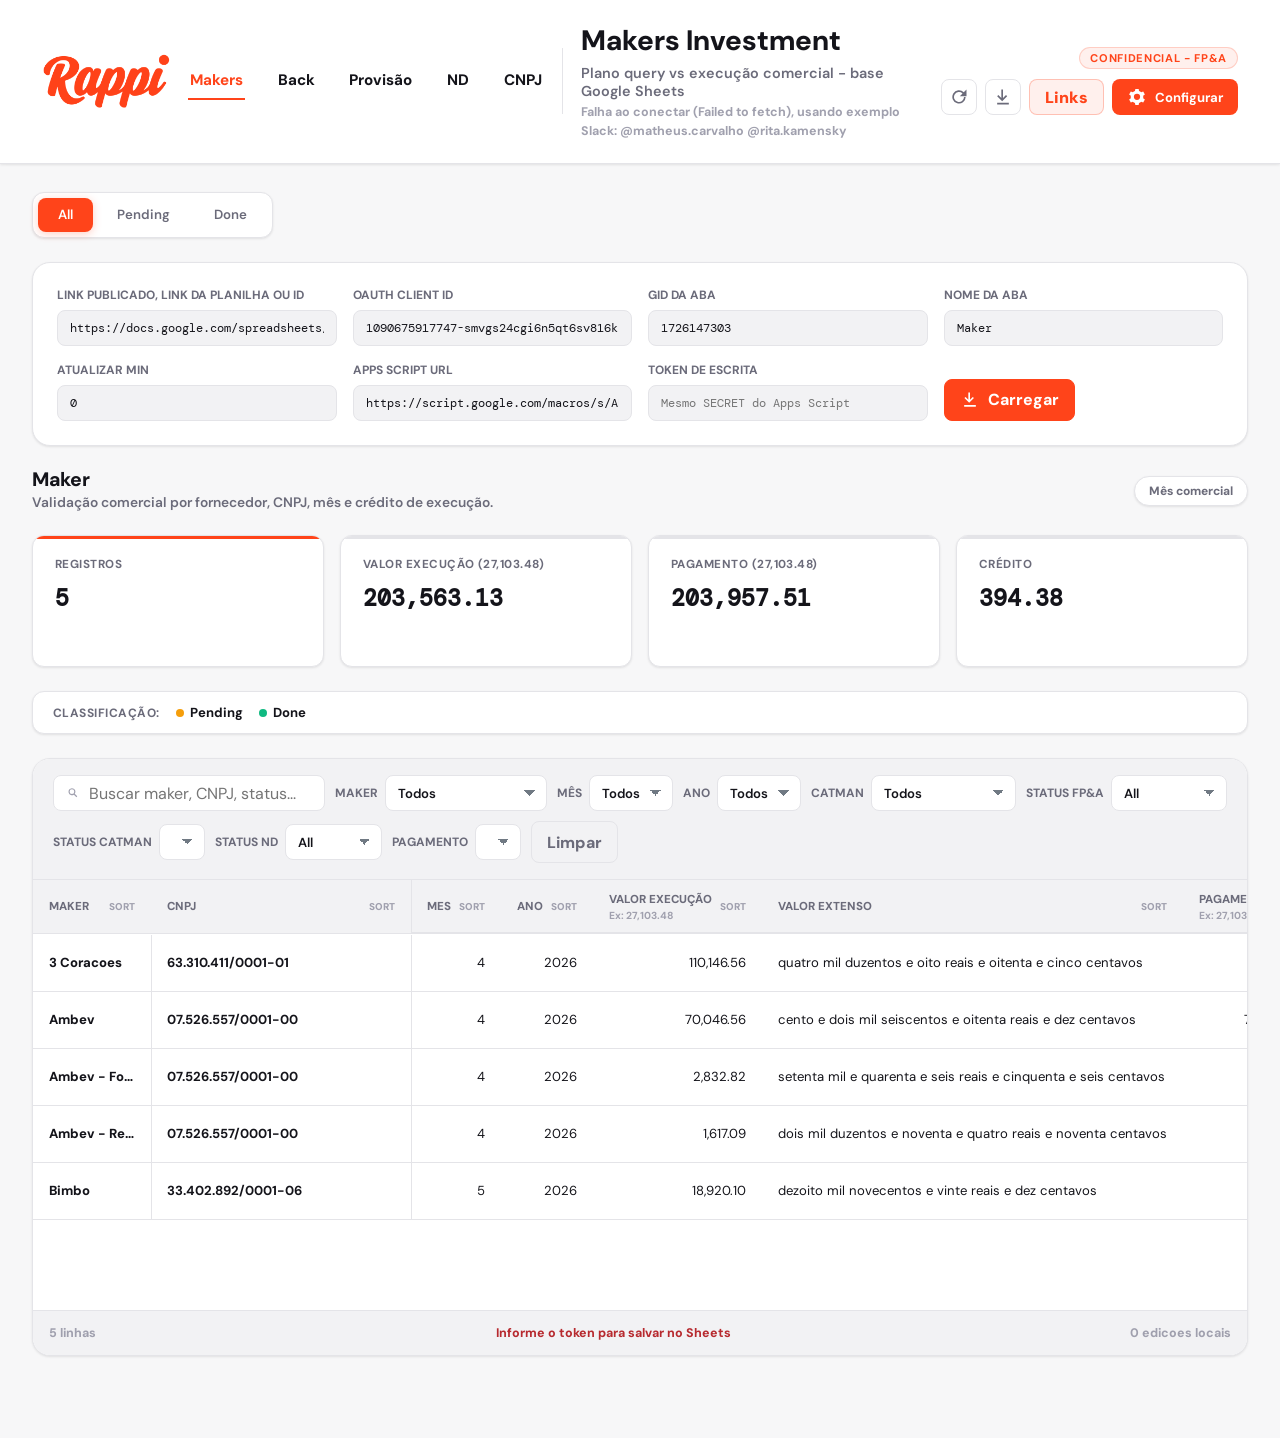
==== commit be67627d: "Adiciona tela Back" ====
--- a/index.html
+++ b/index.html
@@ -19,6 +19,7 @@
 
           <nav class="main-nav" aria-label="Navegação principal">
             <a class="is-active" href="./index.html">Makers</a>
+            <a href="./back.html">Back</a>
             <a href="./provisao.html">Provisão</a>
             <a href="./nd.html">ND</a>
             <a href="./cnpj.html">CNPJ</a>
@@ -198,8 +199,18 @@
             </label>
 
             <label>
+              <span>Status Catman</span>
+              <select id="statusCatmanFilter"></select>
+            </label>
+
+            <label>
               <span>Status ND</span>
               <select id="statusNdFilter"></select>
+            </label>
+
+            <label>
+              <span>Pagamento</span>
+              <select id="paymentFilter"></select>
             </label>
 
             <button class="ghost-button" id="clearFiltersButton" type="button">Limpar</button>
@@ -225,6 +236,6 @@
       </main>
     </div>
 
-    <script src="./app.js?v=20260519-links-source-v8"></script>
+    <script src="./app.js?v=20260610-status-payment-filters-v1"></script>
   </body>
 </html>
--- a/styles.css
+++ b/styles.css
@@ -529,6 +529,21 @@
   text-transform: inherit;
 }
 
+.column-label-wrap,
+.column-label {
+  display: block;
+}
+
+.column-format-hint {
+  display: block;
+  margin-top: 3px;
+  color: var(--rappi-soft-text);
+  font-size: 0.64rem;
+  font-weight: 700;
+  line-height: 1.1;
+  text-transform: none;
+}
+
 th button::after {
   content: "sort";
   color: #a8a39c;
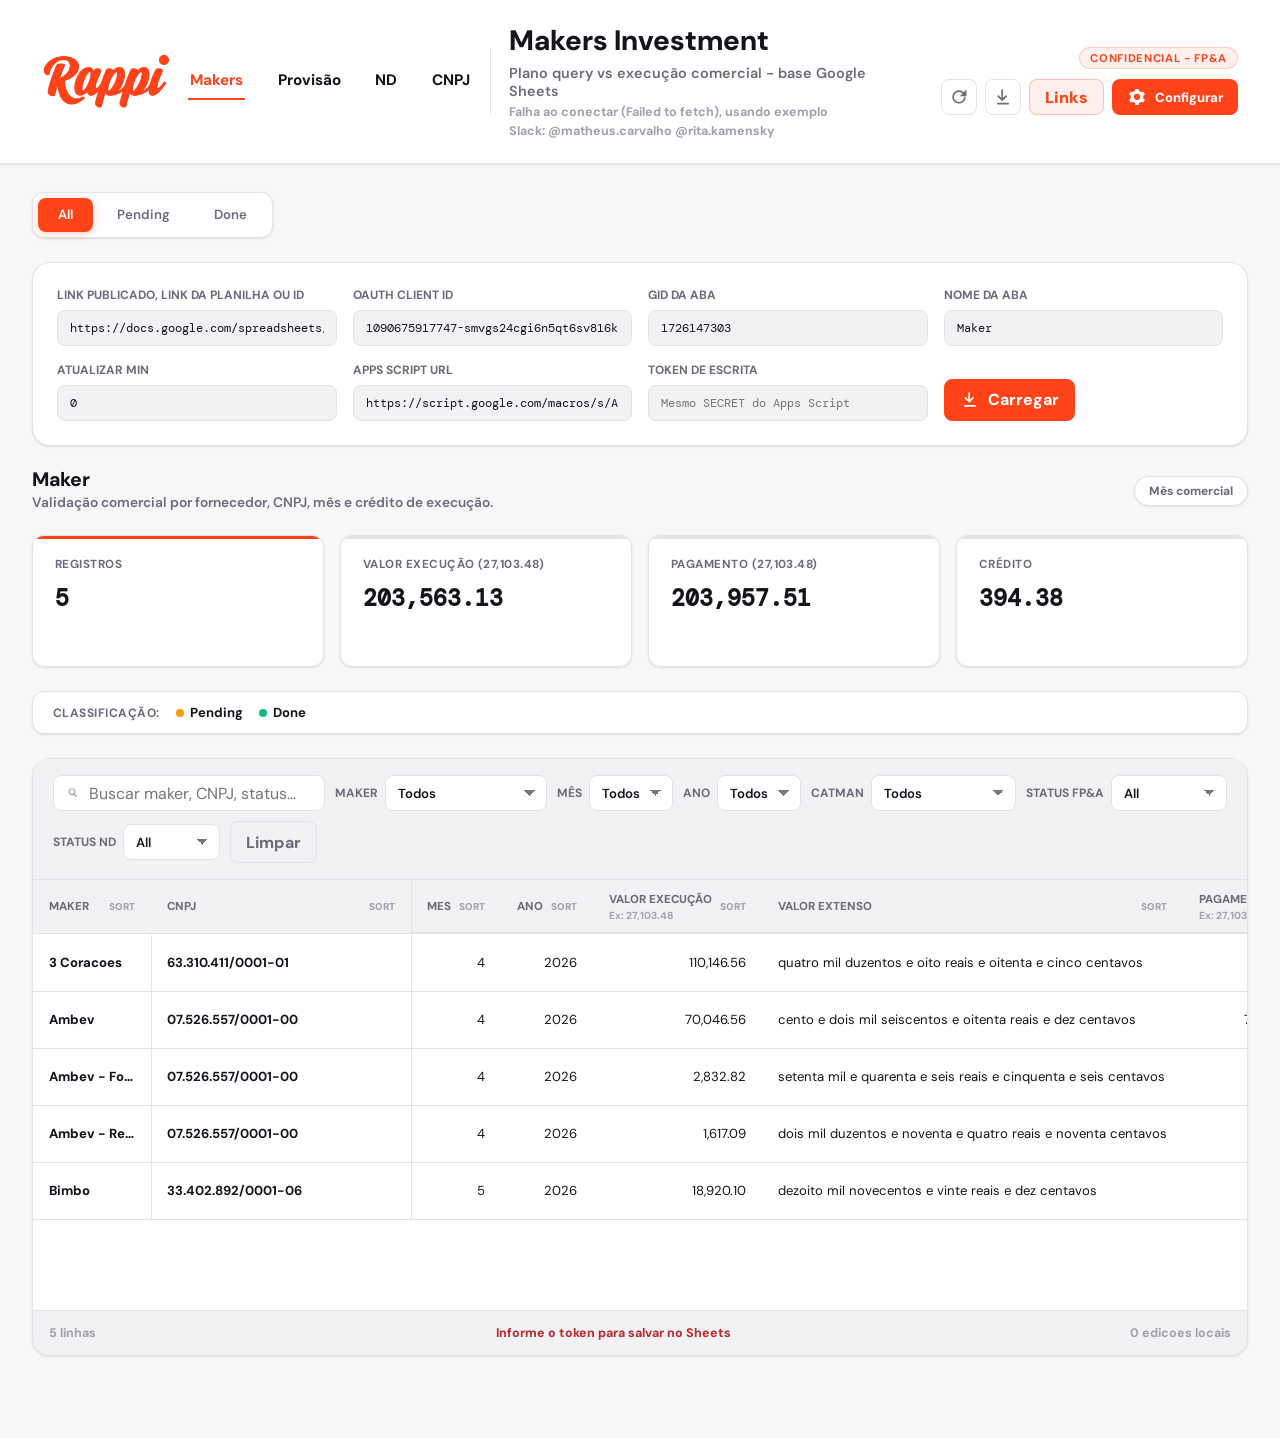
==== commit bf7c932c: "Restaura versao funcional antes da tela Back" ====
--- a/index.html
+++ b/index.html
@@ -19,7 +19,6 @@
 
           <nav class="main-nav" aria-label="Navegação principal">
             <a class="is-active" href="./index.html">Makers</a>
-            <a href="./back.html">Back</a>
             <a href="./provisao.html">Provisão</a>
             <a href="./nd.html">ND</a>
             <a href="./cnpj.html">CNPJ</a>
@@ -199,18 +198,8 @@
             </label>
 
             <label>
-              <span>Status Catman</span>
-              <select id="statusCatmanFilter"></select>
-            </label>
-
-            <label>
               <span>Status ND</span>
               <select id="statusNdFilter"></select>
-            </label>
-
-            <label>
-              <span>Pagamento</span>
-              <select id="paymentFilter"></select>
             </label>
 
             <button class="ghost-button" id="clearFiltersButton" type="button">Limpar</button>
@@ -236,6 +225,6 @@
       </main>
     </div>
 
-    <script src="./app.js?v=20260610-status-payment-filters-v1"></script>
+    <script src="./app.js?v=20260519-links-source-v8"></script>
   </body>
 </html>
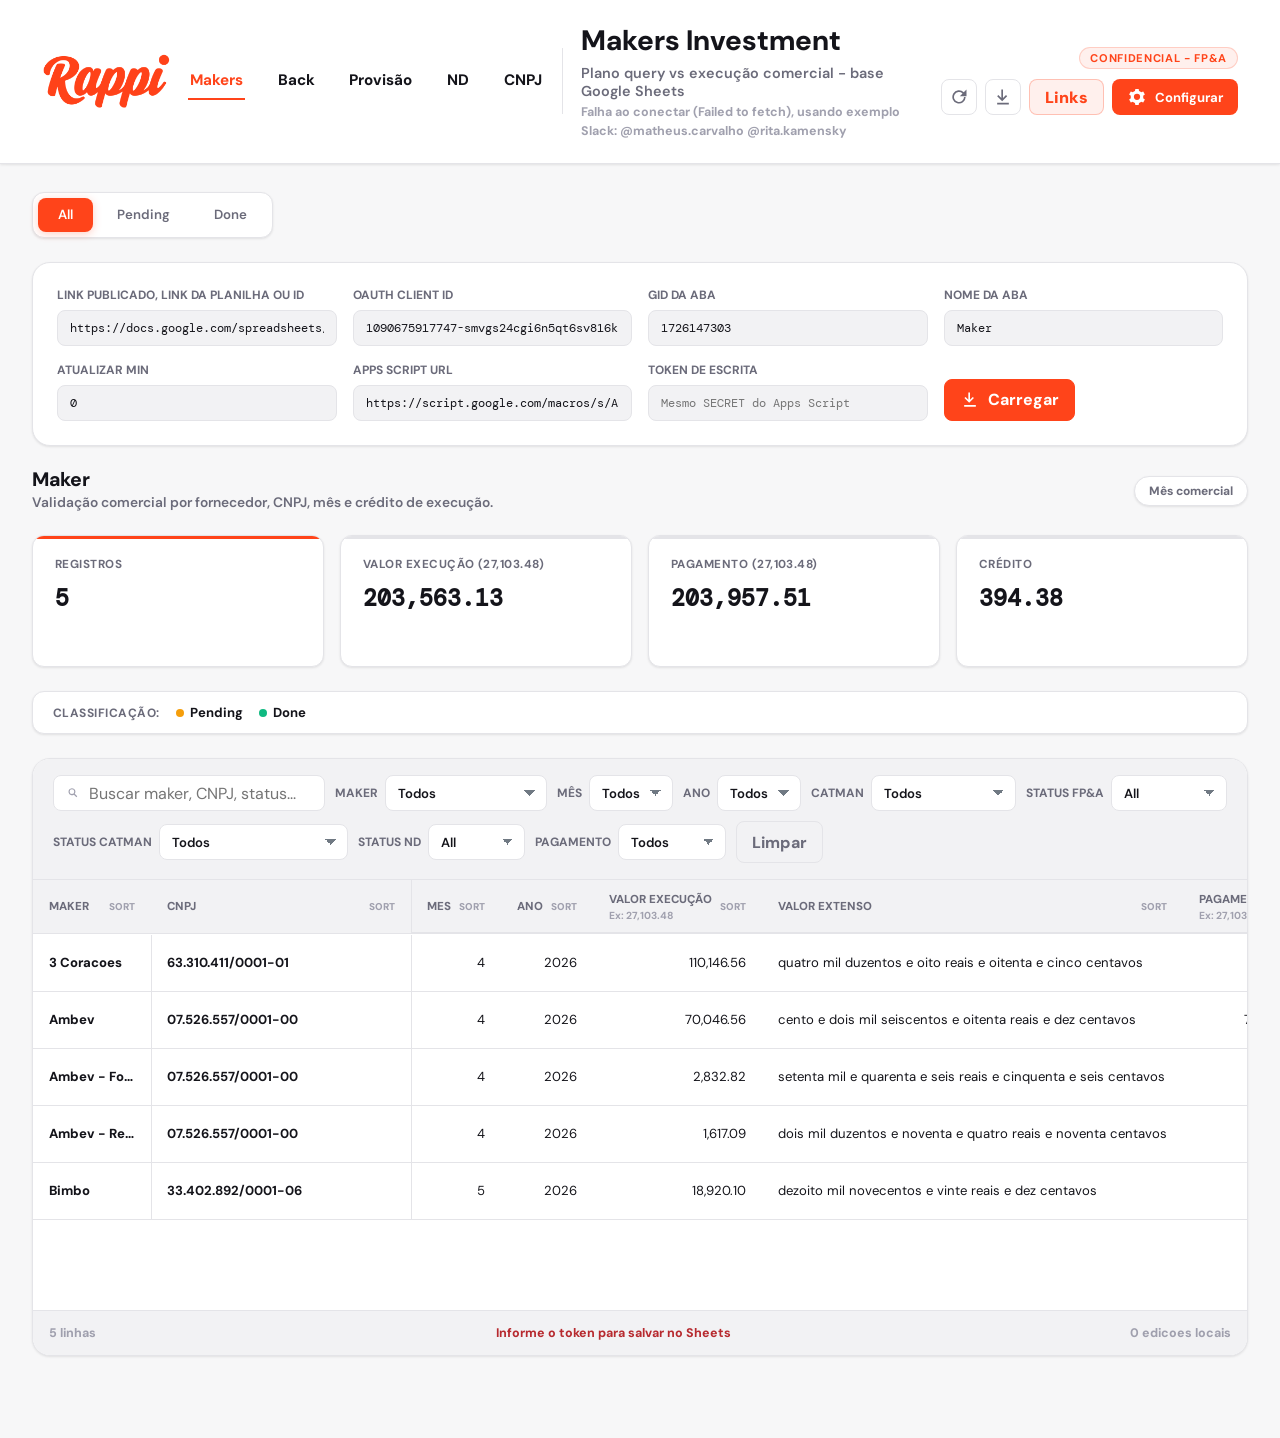
==== commit b7cac465: "Permite editar coluna Pagamento" ====
--- a/index.html
+++ b/index.html
@@ -19,6 +19,7 @@
 
           <nav class="main-nav" aria-label="Navegação principal">
             <a class="is-active" href="./index.html">Makers</a>
+            <a href="./back.html">Back</a>
             <a href="./provisao.html">Provisão</a>
             <a href="./nd.html">ND</a>
             <a href="./cnpj.html">CNPJ</a>
@@ -198,8 +199,18 @@
             </label>
 
             <label>
+              <span>Status Catman</span>
+              <select id="statusCatmanFilter"></select>
+            </label>
+
+            <label>
               <span>Status ND</span>
               <select id="statusNdFilter"></select>
+            </label>
+
+            <label>
+              <span>Pagamento</span>
+              <select id="paymentFilter"></select>
             </label>
 
             <button class="ghost-button" id="clearFiltersButton" type="button">Limpar</button>
@@ -225,6 +236,6 @@
       </main>
     </div>
 
-    <script src="./app.js?v=20260519-links-source-v8"></script>
+    <script src="./app.js?v=20260611-pagamento-column-v1"></script>
   </body>
 </html>
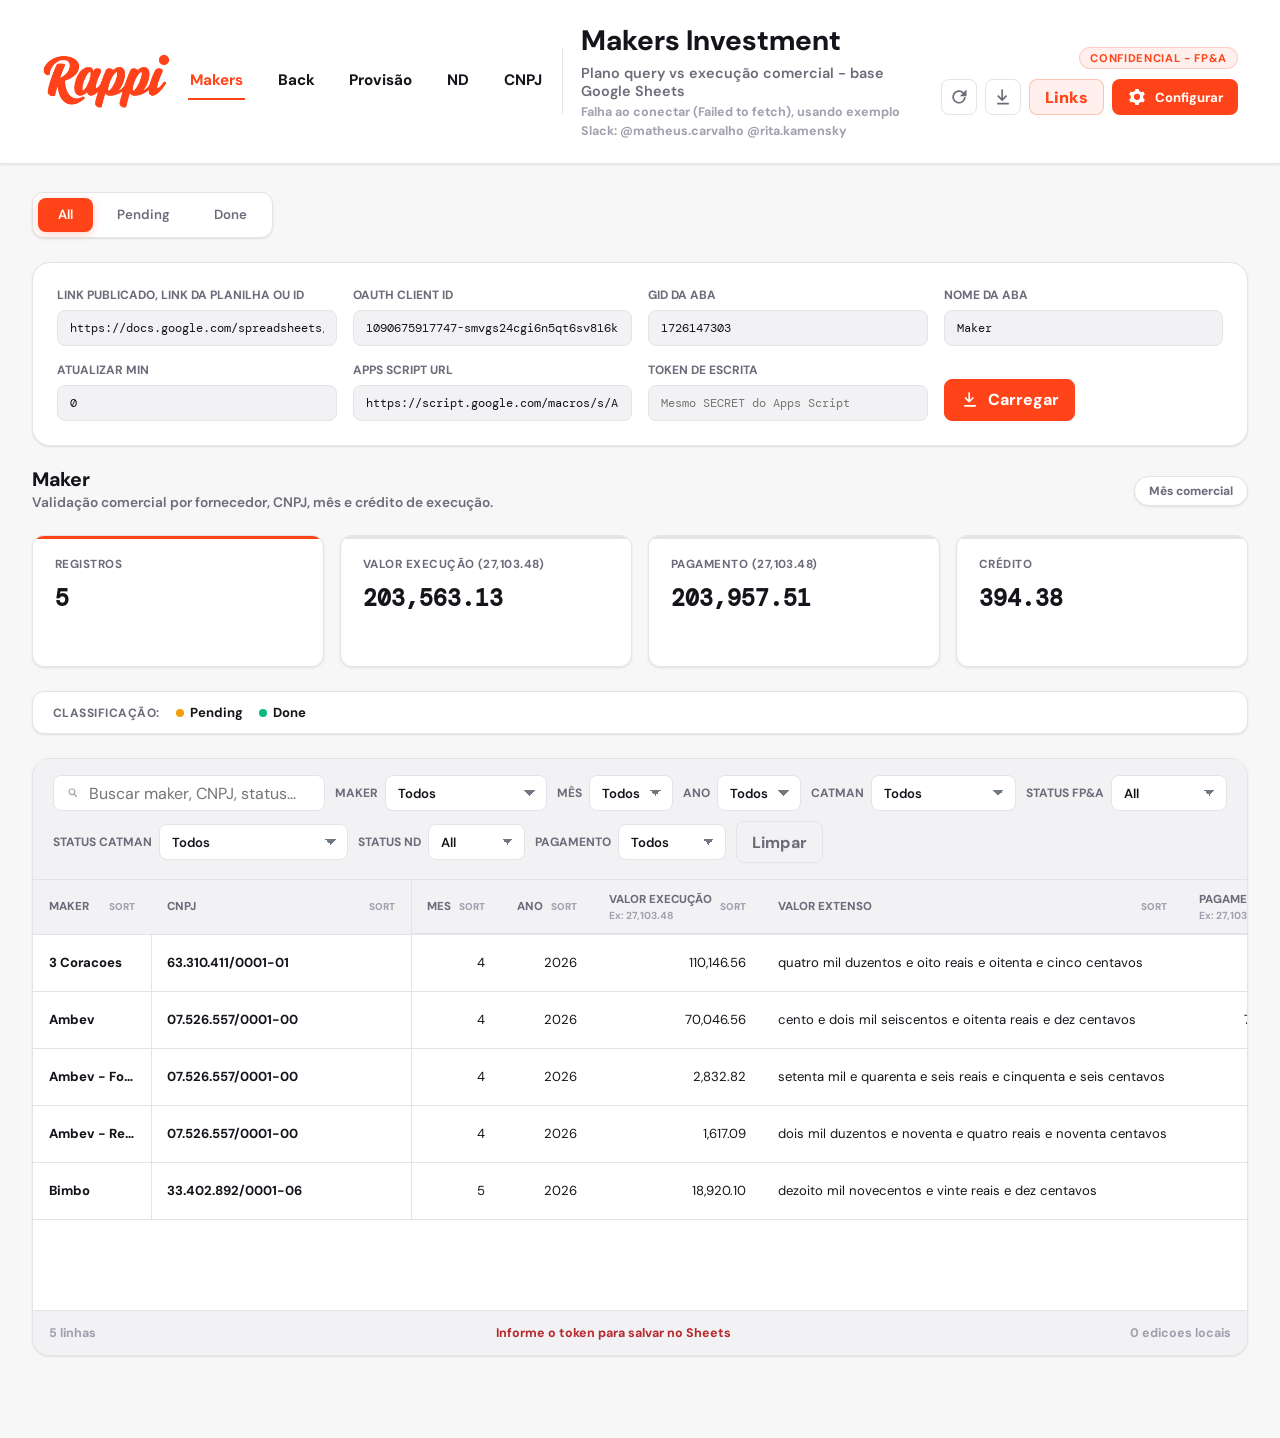
==== commit a703f908: "Aplica escrita para Maker e Back" ====
--- a/index.html
+++ b/index.html
@@ -236,6 +236,6 @@
       </main>
     </div>
 
-    <script src="./app.js?v=20260611-pagamento-column-v1"></script>
+    <script src="./app.js?v=20260612-input-autosave-v11"></script>
   </body>
 </html>
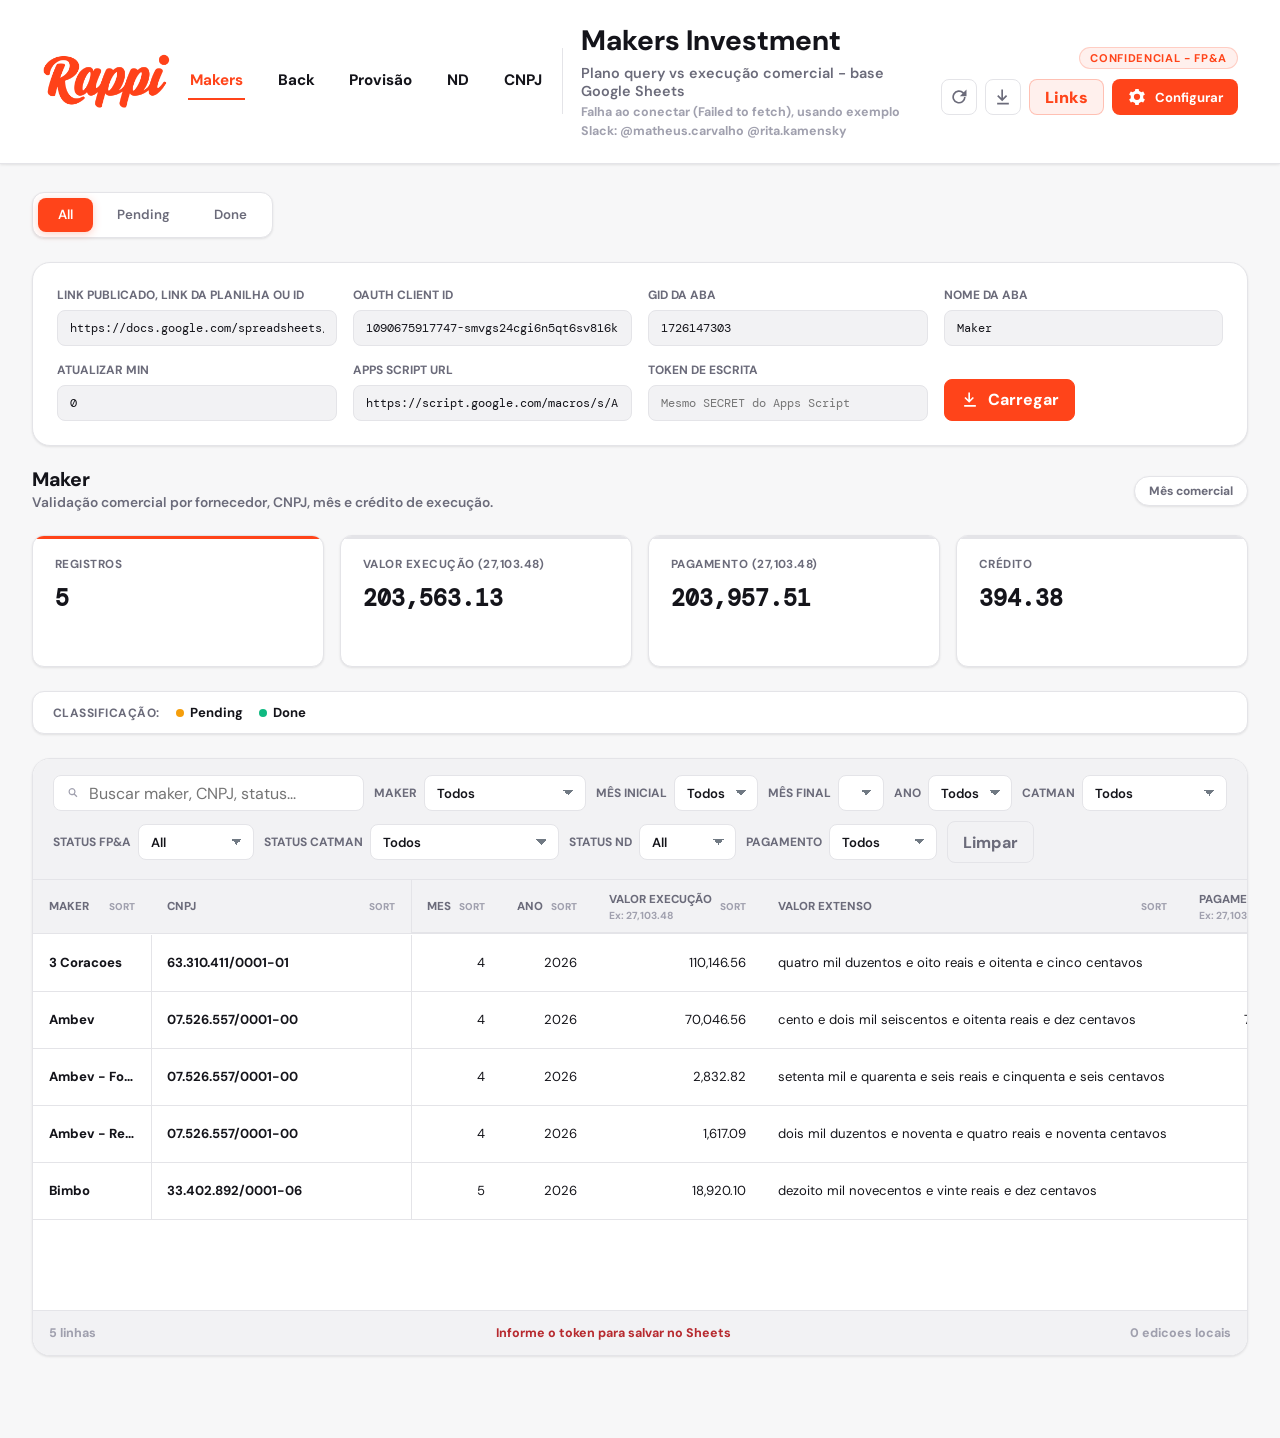
==== commit c54a13c4: "Ajustando filtro para calendário" ====
--- a/index.html
+++ b/index.html
@@ -179,8 +179,13 @@
             </label>
 
             <label>
-              <span>Mês</span>
+              <span>Mês inicial</span>
               <select id="monthFilter"></select>
+            </label>
+
+            <label>
+              <span>Mês final</span>
+              <select id="monthEndFilter"></select>
             </label>
 
             <label>
--- a/styles.css
+++ b/styles.css
@@ -1792,32 +1792,90 @@
   justify-content: flex-start;
 }
 
-#provisionTable {
-  min-width: 980px;
+#provisionTable,
+#backProvisionTable {
+  width: 100%;
+  min-width: 0;
+  table-layout: fixed;
 }
 
 #provisionTable th,
-#provisionTable td {
+#provisionTable td,
+#backProvisionTable th,
+#backProvisionTable td {
+  padding: 8px 10px;
   white-space: nowrap;
 }
 
+#provisionTable th,
+#backProvisionTable th {
+  font-size: 0.68rem;
+  line-height: 1.2;
+  white-space: normal;
+}
+
 #provisionTable th:nth-child(1),
-#provisionTable td:nth-child(1) {
-  width: 92px;
+#provisionTable td:nth-child(1),
+#backProvisionTable th:nth-child(1),
+#backProvisionTable td:nth-child(1) {
+  width: 8%;
 }
 
 #provisionTable th:nth-child(2),
-#provisionTable td:nth-child(2) {
-  width: 110px;
+#provisionTable td:nth-child(2),
+#backProvisionTable th:nth-child(2),
+#backProvisionTable td:nth-child(2) {
+  width: 10%;
 }
 
 #provisionTable th:nth-child(3),
-#provisionTable td:nth-child(3) {
-  width: 130px;
+#provisionTable td:nth-child(3),
+#backProvisionTable th:nth-child(3),
+#backProvisionTable td:nth-child(3) {
+  width: 12%;
+}
+
+#provisionTable th:nth-child(n + 4),
+#provisionTable td:nth-child(n + 4),
+#backProvisionTable th:nth-child(n + 4),
+#backProvisionTable td:nth-child(n + 4) {
+  text-align: right;
+}
+
+#provisionTable th:nth-child(4),
+#provisionTable td:nth-child(4),
+#backProvisionTable th:nth-child(4),
+#backProvisionTable td:nth-child(4) {
+  width: 20%;
+}
+
+#provisionTable th:nth-child(5),
+#provisionTable td:nth-child(5),
+#backProvisionTable th:nth-child(5),
+#backProvisionTable td:nth-child(5) {
+  width: 18%;
+}
+
+#provisionTable th:nth-child(6),
+#provisionTable td:nth-child(6),
+#provisionTable th:nth-child(7),
+#provisionTable td:nth-child(7),
+#backProvisionTable th:nth-child(6),
+#backProvisionTable td:nth-child(6),
+#backProvisionTable th:nth-child(7),
+#backProvisionTable td:nth-child(7) {
+  width: 16%;
+}
+
+.provision-total-row td {
+  background: #fff7f3;
+  border-top: 2px solid var(--rappi-orange);
+  color: var(--rappi-text);
+  font-weight: 850;
 }
 
 .fx-input {
-  width: 104px;
+  width: 76px;
   min-height: 34px;
   border: 1px solid var(--rappi-border);
   border-radius: 8px;
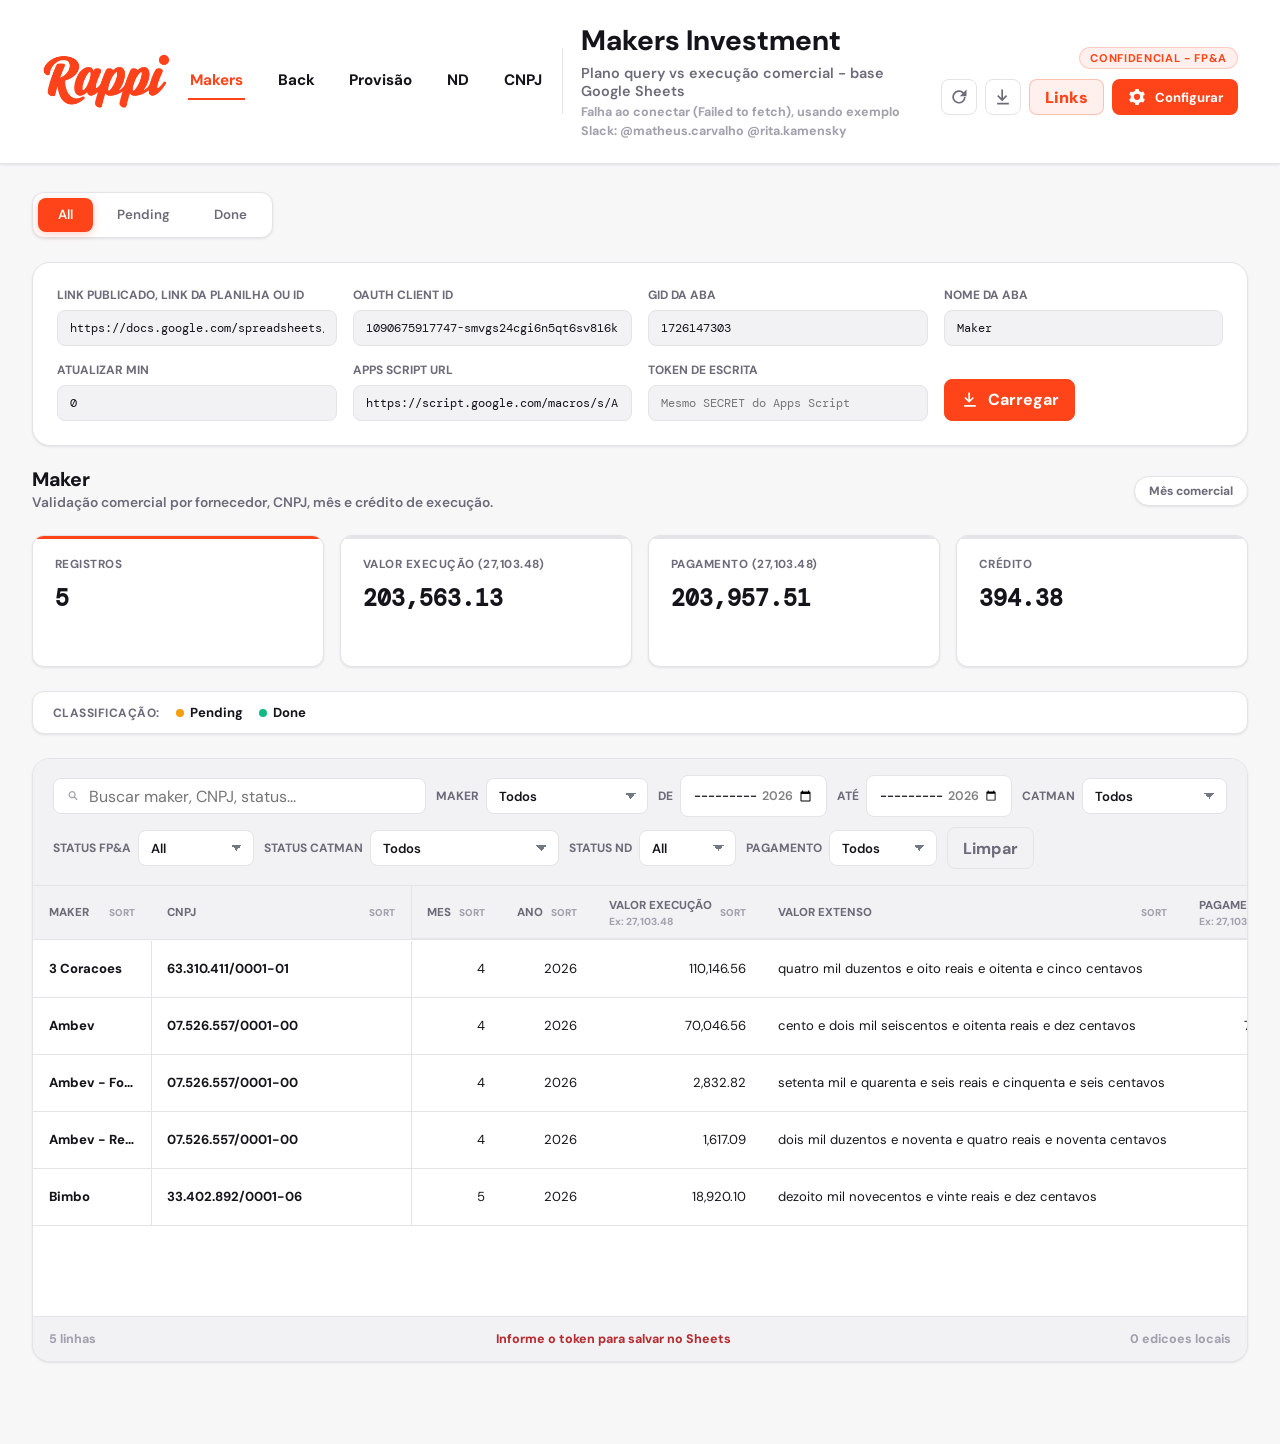
==== commit 862df9d8: "Adiciona filtro de periodo nas abas principais" ====
--- a/index.html
+++ b/index.html
@@ -179,18 +179,13 @@
             </label>
 
             <label>
-              <span>Mês inicial</span>
-              <select id="monthFilter"></select>
-            </label>
-
-            <label>
-              <span>Mês final</span>
-              <select id="monthEndFilter"></select>
-            </label>
-
-            <label>
-              <span>Ano</span>
-              <select id="yearFilter"></select>
+              <span>De</span>
+              <input id="monthFilter" type="month" />
+            </label>
+
+            <label>
+              <span>Até</span>
+              <input id="monthEndFilter" type="month" />
             </label>
 
             <label>
@@ -241,6 +236,6 @@
       </main>
     </div>
 
-    <script src="./app.js?v=20260612-input-autosave-v11"></script>
+    <script src="./app.js?v=20260612-period-filter-v12"></script>
   </body>
 </html>
